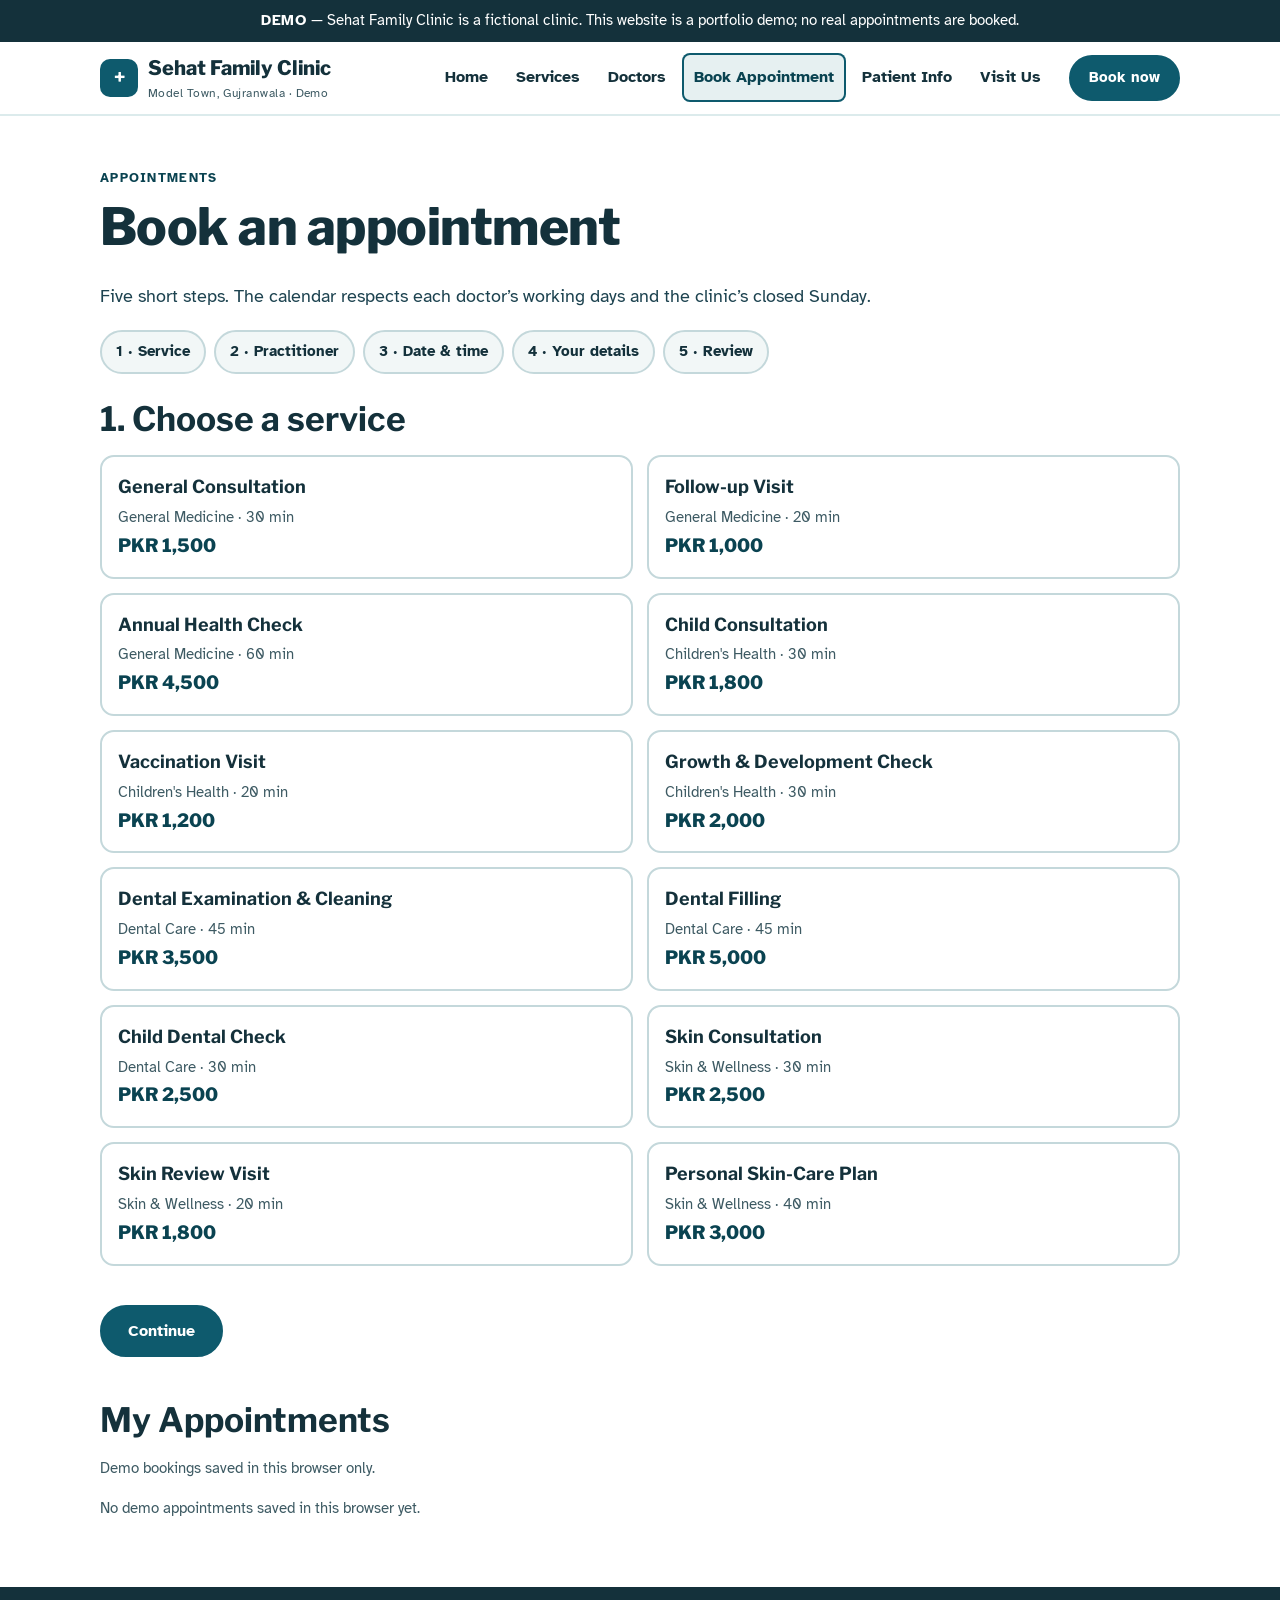
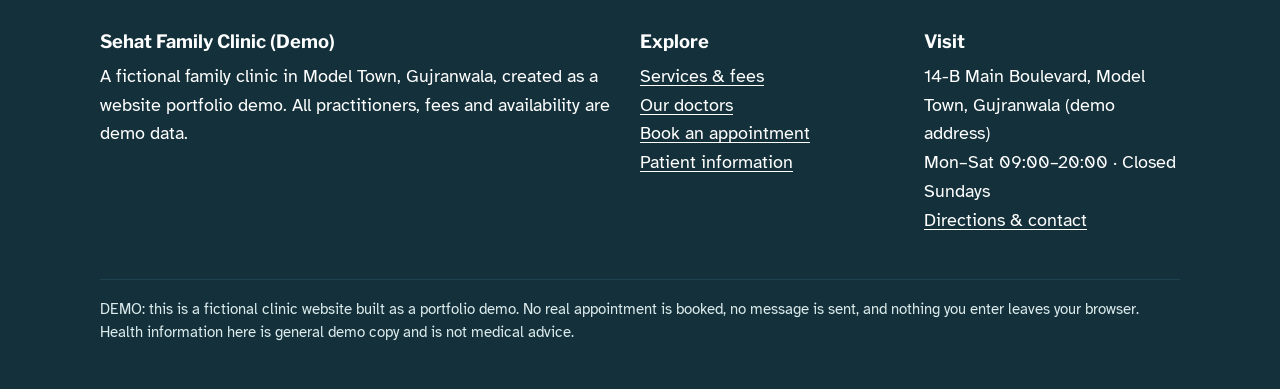
==== booking.html @ 3d9c888c "Clinic Website Demo (Queue #5): Sehat Family Clinic — Clean Local design, WCAG AA contrast proved in" ====
<!DOCTYPE html>
<html lang="en">
<head>
<meta charset="UTF-8">
<meta name="viewport" content="width=device-width, initial-scale=1">
<title>Book an Appointment — Sehat Family Clinic (Demo)</title>
<meta name="description" content="Book a demo appointment: choose a service, practitioner, date and time. Demo only — no real appointment is booked.">
<link rel="icon" href="assets/favicon.svg" type="image/svg+xml">
<link rel="preconnect" href="https://fonts.googleapis.com"><link rel="preconnect" href="https://fonts.gstatic.com" crossorigin><link href="https://fonts.googleapis.com/css2?family=Atkinson+Hyperlegible:ital,wght@0,400;0,700;1,400&family=Libre+Franklin:wght@600;700;800&display=swap" rel="stylesheet">
<link rel="stylesheet" href="css/style.css">
<script>document.documentElement.classList.add('js');</script>
</head>
<body>
<a class="skip-link" href="#main">Skip to main content</a>
<div class="demo-ribbon"><strong>DEMO</strong> — Sehat Family Clinic is a fictional clinic. This website is a portfolio demo; no real appointments are booked.</div>
<header class="site-header"><div class="wrap header-in">
<a class="logo" href="index.html"><span class="logo-mark" aria-hidden="true">+</span><span>Sehat Family Clinic<small>Model Town, Gujranwala · Demo</small></span></a>
<nav class="main-nav" aria-label="Main"><ul>
<li><a href="index.html">Home</a></li>
<li><a href="services.html">Services</a></li>
<li><a href="doctors.html">Doctors</a></li>
<li><a href="booking.html" aria-current="page">Book Appointment</a></li>
<li><a href="info.html">Patient Info</a></li>
<li><a href="visit.html">Visit Us</a></li>
</ul></nav>
<a class="btn small" href="booking.html">Book now</a>
</div></header>
<main id="main">

<section class="section"><div class="wrap">
<p class="eyebrow">Appointments</p><h1>Book an appointment</h1>
<p class="lede">Five short steps. The calendar respects each doctor’s working days and the clinic’s closed Sunday.</p>
<div data-booking>
<ol class="steps"><li>1 · Service</li><li>2 · Practitioner</li><li>3 · Date &amp; time</li><li>4 · Your details</li><li>5 · Review</li></ol>
<section data-step="1"><h2>1. Choose a service</h2><div class="pick-grid" data-booking-services></div><p class="error-text" data-step-error="1" aria-live="polite"></p><p><button type="button" class="btn" data-next>Continue</button></p></section>
<section data-step="2" hidden><h2>2. Choose a practitioner</h2><div class="pick-grid" data-booking-doctors></div><p class="error-text" data-step-error="2" aria-live="polite"></p><p><button type="button" class="btn secondary" data-back>Back</button> <button type="button" class="btn" data-next>Continue</button></p></section>
<section data-step="3" hidden><h2>3. Choose a date &amp; time</h2>
<div class="field"><label for="appt-date">Appointment date</label><input type="date" id="appt-date" data-booking-date><p class="hint">Open Monday–Saturday, 09:00–20:00. Closed Sundays.</p></div>
<p class="meta" data-slot-note aria-live="polite"></p>
<div class="slot-grid" data-booking-slots></div>
<p class="error-text" data-step-error="3" aria-live="polite"></p>
<p><button type="button" class="btn secondary" data-back>Back</button> <button type="button" class="btn" data-next>Continue</button></p></section>
<section data-step="4" hidden><h2>4. Patient details</h2>
<div class="field"><label for="p-name">Patient full name</label><input type="text" id="p-name" data-patient-name autocomplete="name" placeholder="e.g. Fatima Khan"><p class="error-text" data-error-for="name" aria-live="polite"></p></div>
<div class="field"><label for="p-phone">Mobile number</label><input type="tel" id="p-phone" data-patient-phone autocomplete="tel" placeholder="e.g. 0321 1234567"><p class="hint">A Pakistani mobile number, so the clinic could confirm your visit.</p><p class="error-text" data-error-for="phone" aria-live="polite"></p></div>
<div class="field"><label for="p-note">Note for the doctor (optional)</label><textarea id="p-note" data-patient-note placeholder="Anything brief the doctor should know before the visit"></textarea></div>
<p><button type="button" class="btn secondary" data-back>Back</button> <button type="button" class="btn" data-next>Review booking</button></p></section>
<section data-step="5" hidden><h2>5. Review &amp; confirm</h2><div class="panel" data-review></div>
<p style="margin-top:18px"><button type="button" class="btn secondary" data-back>Back</button> <button type="button" class="btn" data-confirm>Confirm demo appointment</button></p></section>
<div class="success" data-confirmation hidden></div>
</div>
<section style="margin-top:44px"><h2>My Appointments</h2><p class="meta">Demo bookings saved in this browser only.</p><div class="grid cols-2" data-my-appointments></div></section>
</div></section>
</main>
<footer class="site-footer"><div class="wrap">
<div class="footer-grid">
<div><h3>Sehat Family Clinic (Demo)</h3><p>A fictional family clinic in Model Town, Gujranwala, created as a website portfolio demo. All practitioners, fees and availability are demo data.</p></div>
<div><h3>Explore</h3><p><a href="services.html">Services &amp; fees</a><br><a href="doctors.html">Our doctors</a><br><a href="booking.html">Book an appointment</a><br><a href="info.html">Patient information</a></p></div>
<div><h3>Visit</h3><p>14-B Main Boulevard, Model Town, Gujranwala (demo address)<br>Mon–Sat 09:00–20:00 · Closed Sundays<br><a href="visit.html">Directions &amp; contact</a></p></div>
</div>
<p class="footer-note">DEMO: this is a fictional clinic website built as a portfolio demo. No real appointment is booked, no message is sent, and nothing you enter leaves your browser. Health information here is general demo copy and is not medical advice.</p>
</div></footer>
<script src="js/data.js"></script>
<script src="js/logic.js"></script>
<script src="js/analytics.js"></script>
<script src="js/render.js"></script>
<script src="js/main.js"></script>
<script src="js/booking.js"></script>
</body>
</html>
---- css/style.css ----
/* Sehat Family Clinic (Demo) — "Clean Local" design system. WCAG AA mandatory: see BUILD-NOTES contrast table. */
:root{
  --bg:#FFFFFF; --surface:#F2F7F7; --tint:#E6F0F1; --tint-2:#DCEBEC;
  --ink:#14313B; --ink-2:#1D4350; --muted:#3D5A63;
  --accent:#0E5A6D; --accent-dark:#0A4351; --line:#C4D8DB;
  --error:#B3261E; --radius:14px;
  --font-body:"Atkinson Hyperlegible",system-ui,sans-serif;
  --font-display:"Libre Franklin",system-ui,sans-serif;
}
*{box-sizing:border-box}
html{scroll-behavior:smooth}
body{margin:0;font-family:var(--font-body);color:var(--ink);background:var(--bg);font-size:18px;line-height:1.6}
img{max-width:100%;display:block}
h1,h2,h3{font-family:var(--font-display);line-height:1.15;margin:0 0 .5em;color:var(--ink)}
h1{font-size:clamp(2rem,5vw,3.2rem);font-weight:800;letter-spacing:-.01em}
h2{font-size:clamp(1.5rem,3.4vw,2.1rem);font-weight:700}
h3{font-size:1.15rem;font-weight:700}
p{margin:0 0 1em}
a{color:var(--accent-dark);text-decoration:underline;text-underline-offset:3px}
a:hover{color:var(--accent)}
:focus-visible{outline:3px solid var(--accent);outline-offset:3px;border-radius:4px}
.skip-link{position:absolute;left:12px;top:-60px;background:var(--ink);color:#fff;padding:12px 18px;z-index:99;border-radius:0 0 10px 10px}
.skip-link:focus{top:0;color:#fff}
.wrap{max-width:1120px;margin:0 auto;padding:0 20px}
.demo-ribbon{background:var(--ink);color:#fff;text-align:center;font-size:.92rem;padding:9px 16px}
.demo-ribbon strong{color:#fff;letter-spacing:.06em}
.site-header{background:var(--bg);border-bottom:2px solid var(--tint-2);position:sticky;top:0;z-index:40}
.header-in{display:flex;align-items:center;gap:16px;min-height:72px;flex-wrap:wrap}
.logo{font-family:var(--font-display);font-weight:800;font-size:1.25rem;color:var(--ink);text-decoration:none;display:flex;align-items:center;gap:10px}
.logo-mark{width:38px;height:38px;border-radius:10px;background:var(--accent);color:#fff;display:grid;place-items:center;font-size:1.2rem;flex:none}
.logo small{display:block;font-family:var(--font-body);font-weight:400;font-size:.72rem;color:var(--muted);letter-spacing:.04em}
.main-nav{margin-left:auto}
.main-nav ul{display:flex;gap:4px;list-style:none;margin:0;padding:0;flex-wrap:wrap}
.main-nav a{display:block;padding:12px 12px;min-height:44px;color:var(--ink);text-decoration:none;font-weight:700;font-size:.98rem;border-radius:8px}
.main-nav a:hover{background:var(--surface);color:var(--accent-dark)}
.main-nav a[aria-current="page"]{background:var(--tint);color:var(--accent-dark);box-shadow:inset 0 0 0 2px var(--accent)}
.btn{display:inline-flex;align-items:center;justify-content:center;gap:8px;min-height:52px;padding:12px 26px;border-radius:999px;background:var(--accent);color:#fff;font-family:var(--font-body);font-weight:700;font-size:1rem;border:2px solid var(--accent);cursor:pointer;text-decoration:none;white-space:nowrap}
.btn:hover{background:var(--accent-dark);border-color:var(--accent-dark);color:#fff}
.btn.secondary{background:#fff;color:var(--accent-dark)}
.btn.secondary:hover{background:var(--tint)}
.btn.small{min-height:46px;padding:8px 18px;font-size:.95rem}
.btn[disabled]{opacity:.55;cursor:not-allowed}
.hero{background:var(--surface);padding:48px 0}
.hero-grid{display:grid;grid-template-columns:1fr 1fr;gap:36px;align-items:center}
.hero-grid>*{min-width:0}
.hero-img{border-radius:var(--radius);overflow:hidden}
.hero-img img{width:100%;height:100%;object-fit:cover;aspect-ratio:3/2}
@keyframes kenburns{from{transform:scale(1)}to{transform:scale(1.06)}}
.hero-img img{animation:kenburns 18s ease-in-out infinite alternate}
.lede{font-size:1.15rem;color:var(--ink-2)}
.eyebrow{font-weight:700;letter-spacing:.1em;text-transform:uppercase;font-size:.8rem;color:var(--accent-dark);margin-bottom:10px}
.trust-row{display:flex;gap:10px;flex-wrap:wrap;margin:18px 0}
.trust-chip{background:#fff;border:2px solid var(--line);border-radius:999px;padding:8px 14px;font-size:.92rem;font-weight:700;color:var(--ink)}
.section{padding:52px 0}
.section.alt{background:var(--surface)}
.grid{display:grid;gap:20px}
.grid.cols-2{grid-template-columns:repeat(2,1fr)}
.grid.cols-3{grid-template-columns:repeat(3,1fr)}
.grid.cols-4{grid-template-columns:repeat(4,1fr)}
.grid>*{min-width:0}
.card{background:#fff;border:2px solid var(--line);border-radius:var(--radius);overflow:hidden;display:flex;flex-direction:column}
.card-body{padding:20px;display:flex;flex-direction:column;gap:8px;flex:1}
.card-img{height:210px;overflow:hidden;flex:none}
.card-img img{width:100%;height:100%;object-fit:cover}
.card-img.tall{height:320px}
.card-img.tall img{object-position:top center}
.price{font-family:var(--font-display);font-weight:800;color:var(--accent-dark);font-size:1.15rem}
.meta{color:var(--muted);font-size:.95rem}
.badge{display:inline-block;background:var(--tint);color:var(--accent-dark);border-radius:999px;padding:4px 12px;font-size:.82rem;font-weight:700;align-self:flex-start}
.chips{display:flex;gap:10px;flex-wrap:wrap;margin:0 0 24px}
.chip{min-height:46px;padding:10px 18px;border-radius:999px;border:2px solid var(--accent);background:#fff;color:var(--accent-dark);font:inherit;font-weight:700;font-size:.95rem;cursor:pointer}
.chip[aria-pressed="true"]{background:var(--accent);color:#fff}
.field{margin-bottom:18px}
.field label{display:block;font-weight:700;margin-bottom:6px}
.field input,.field select,.field textarea{width:100%;min-height:52px;padding:12px 14px;font:inherit;font-size:16px;color:var(--ink);background:#fff;border:2px solid var(--muted);border-radius:10px}
.field textarea{min-height:110px}
.field input:focus,.field select:focus,.field textarea:focus{outline:3px solid var(--accent);outline-offset:1px;border-color:var(--accent-dark)}
.field .hint{font-size:.9rem;color:var(--muted);margin-top:4px}
.error-text{color:var(--error);font-weight:700;font-size:.95rem;margin-top:6px;min-height:1.2em}
.pick-grid{display:grid;grid-template-columns:repeat(2,1fr);gap:14px}
.pick-grid>*{min-width:0}
.pick{position:relative;border:2px solid var(--line);border-radius:var(--radius);padding:16px;background:#fff;cursor:pointer;display:block}
.pick input{position:absolute;opacity:0;width:1px;height:1px}
.pick:has(input:checked){border-color:var(--accent);background:var(--tint);box-shadow:inset 0 0 0 1px var(--accent)}
.pick:focus-within{outline:3px solid var(--accent);outline-offset:3px}
.pick .pick-name{font-weight:700;font-family:var(--font-display)}
.slot-grid{display:flex;flex-wrap:wrap;gap:10px}
.slot{min-width:92px;min-height:48px;padding:10px 14px;border-radius:10px;border:2px solid var(--accent);background:#fff;color:var(--accent-dark);font:inherit;font-weight:700;cursor:pointer}
.slot[aria-pressed="true"]{background:var(--accent);color:#fff}
.slot[disabled]{border-color:var(--line);color:var(--muted);background:var(--surface);text-decoration:line-through;cursor:not-allowed}
.steps{display:flex;gap:8px;flex-wrap:wrap;list-style:none;padding:0;margin:0 0 26px}
.steps li{padding:8px 14px;border-radius:999px;background:var(--surface);border:2px solid var(--line);font-weight:700;font-size:.92rem}
.steps li[aria-current="step"]{background:var(--tint);border-color:var(--accent);color:var(--accent-dark)}
.panel{background:#fff;border:2px solid var(--line);border-radius:var(--radius);padding:26px}
.panel.dark{background:var(--ink);color:#fff}
.panel.dark h2,.panel.dark h3{color:#fff}
.panel.dark a{color:#fff}
.notice{background:var(--tint);border:2px solid var(--accent);border-radius:var(--radius);padding:18px 20px}
.success{background:var(--tint);border:2px solid var(--accent);border-radius:var(--radius);padding:26px}
table.hours{width:100%;border-collapse:collapse}
table.hours th,table.hours td{padding:10px 8px;border-bottom:1px solid var(--line);text-align:left}
.map-panel{background:var(--tint);border:2px solid var(--accent);border-radius:var(--radius);padding:28px;text-align:center}
.faq-item{border:2px solid var(--line);border-radius:var(--radius);padding:18px 20px;background:#fff}
.site-footer{background:var(--ink);color:#fff;padding:44px 0 30px;margin-top:0}
.site-footer h3{color:#fff}
.site-footer a{color:#fff}
.footer-grid{display:grid;grid-template-columns:2fr 1fr 1fr;gap:28px}
.footer-grid>*{min-width:0}
.footer-note{border-top:1px solid var(--ink-2);margin-top:26px;padding-top:18px;font-size:.92rem;color:#DCEBEC}
/* Reveal: visible by default; JS (.js class) may hide, IO reveals, 2s fallback in main.js */
.js .reveal{opacity:0;transform:translateY(14px);transition:opacity .55s ease,transform .55s ease}
.js .reveal.in{opacity:1;transform:none}
@media (prefers-reduced-motion: reduce){
  html{scroll-behavior:auto}
  .js .reveal{opacity:1;transform:none;transition:none}
  .hero-img img{animation:none}
}
@media (max-width:900px){.grid.cols-4{grid-template-columns:repeat(2,1fr)}.grid.cols-3{grid-template-columns:1fr 1fr}.footer-grid{grid-template-columns:1fr 1fr}}
@media (max-width:640px){
  .hero-grid,.grid.cols-2,.grid.cols-3,.grid.cols-4,.pick-grid,.footer-grid{grid-template-columns:1fr}
  .hero{padding:32px 0}.section{padding:38px 0}
  .header-in{min-height:64px}.main-nav{margin-left:0}
  body{font-size:17px}
}
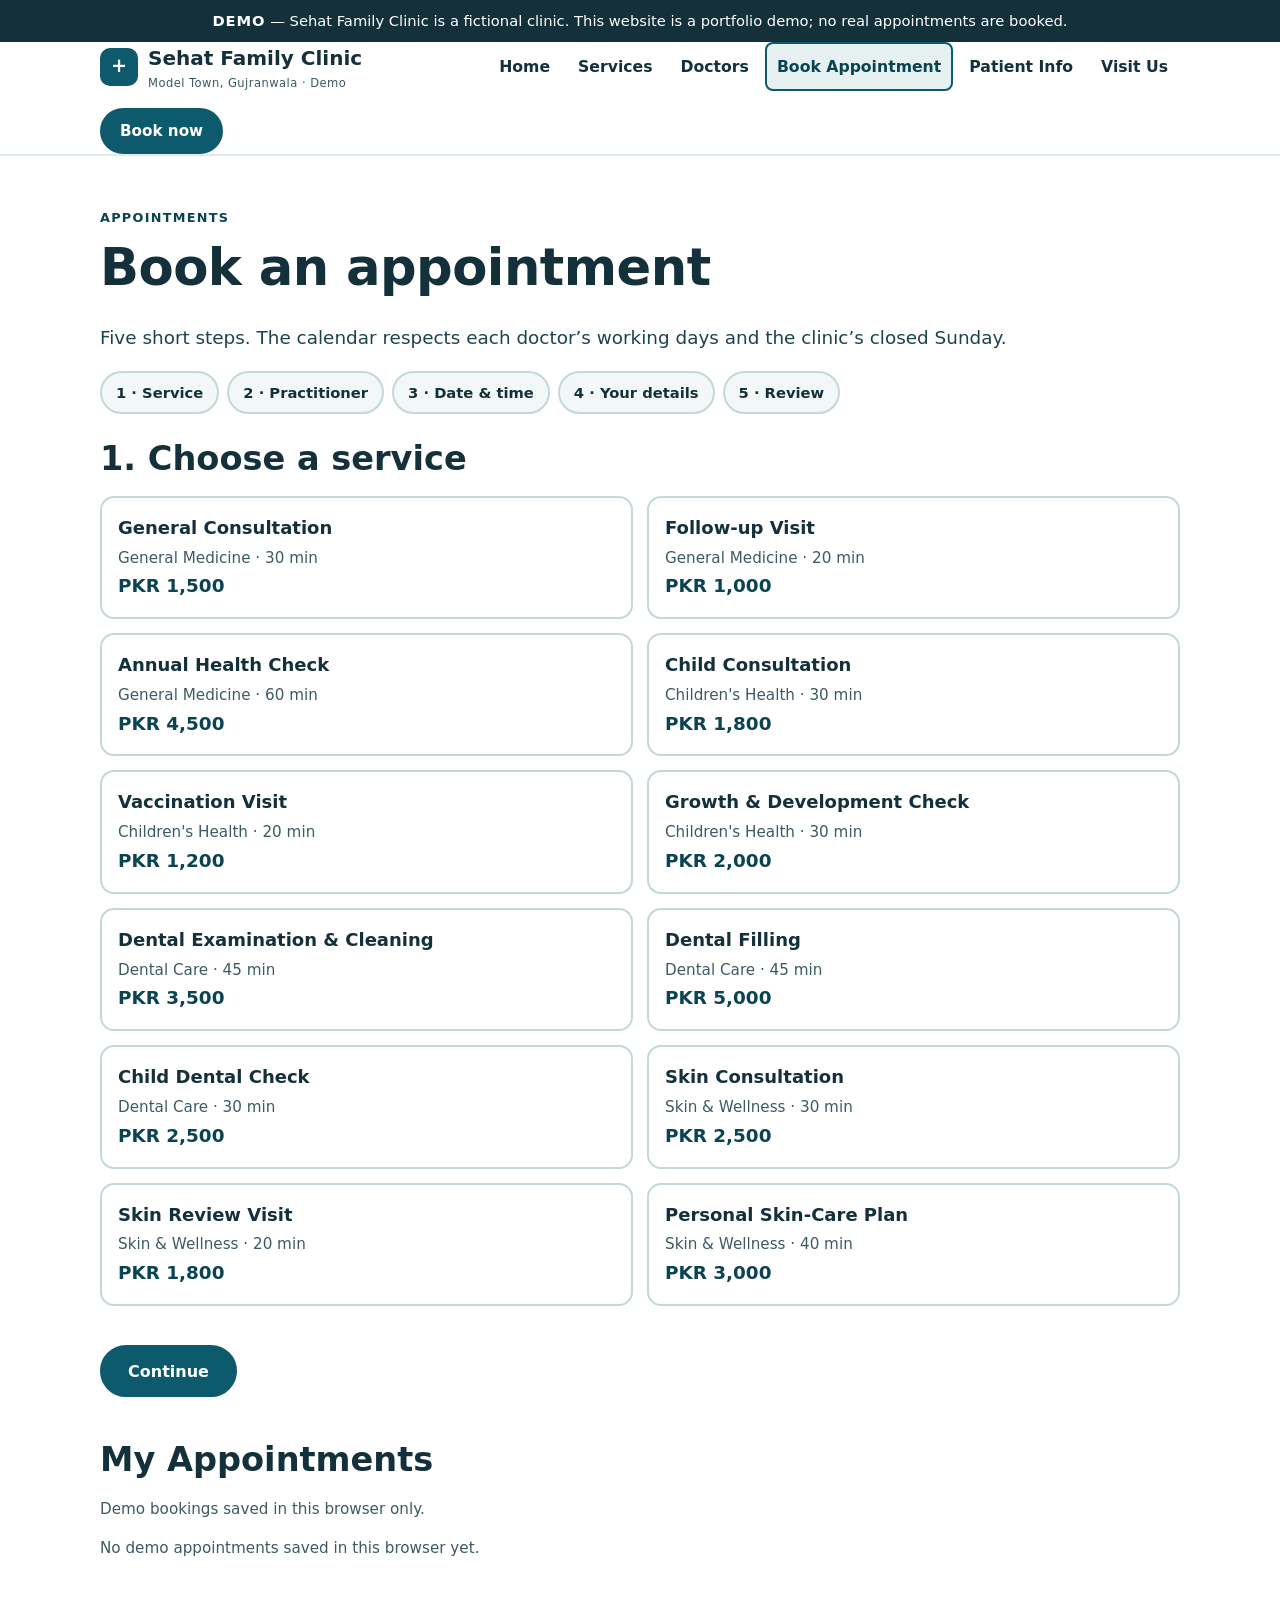
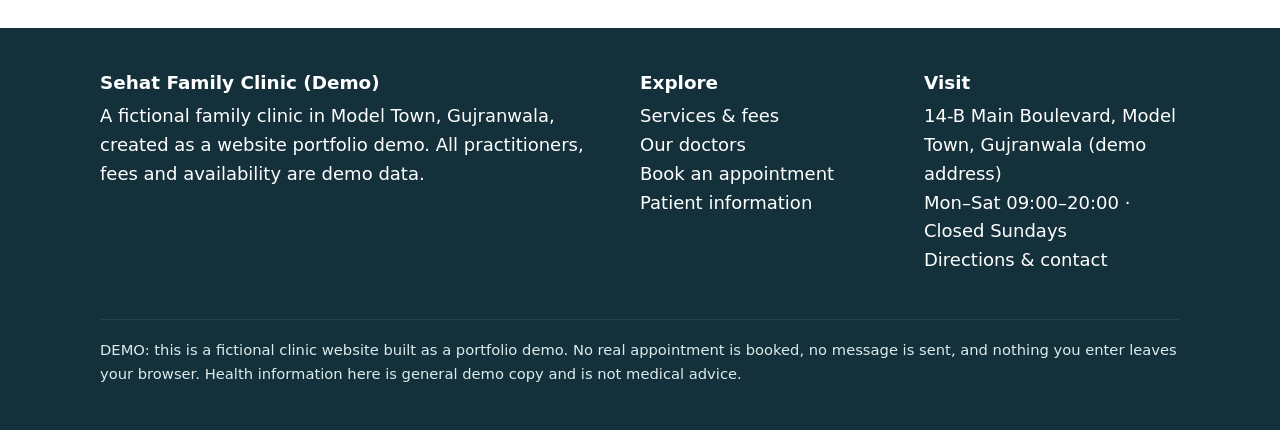
==== commit 14ccdebc: "Premium upgrade batch 2026-11-22: audit fixes + premium ladder + static capture mode + self-hosted f" ====
--- a/booking.html
+++ b/booking.html
@@ -6,7 +6,7 @@
 <title>Book an Appointment — Sehat Family Clinic (Demo)</title>
 <meta name="description" content="Book a demo appointment: choose a service, practitioner, date and time. Demo only — no real appointment is booked.">
 <link rel="icon" href="assets/favicon.svg" type="image/svg+xml">
-<link rel="preconnect" href="https://fonts.googleapis.com"><link rel="preconnect" href="https://fonts.gstatic.com" crossorigin><link href="https://fonts.googleapis.com/css2?family=Atkinson+Hyperlegible:ital,wght@0,400;0,700;1,400&family=Libre+Franklin:wght@600;700;800&display=swap" rel="stylesheet">
+<link rel="stylesheet" href="assets/fonts/fonts.css">
 <link rel="stylesheet" href="css/style.css">
 <script>document.documentElement.classList.add('js');</script>
 </head>
@@ -15,7 +15,7 @@
 <div class="demo-ribbon"><strong>DEMO</strong> — Sehat Family Clinic is a fictional clinic. This website is a portfolio demo; no real appointments are booked.</div>
 <header class="site-header"><div class="wrap header-in">
 <a class="logo" href="index.html"><span class="logo-mark" aria-hidden="true">+</span><span>Sehat Family Clinic<small>Model Town, Gujranwala · Demo</small></span></a>
-<nav class="main-nav" aria-label="Main"><ul>
+<nav class="main-nav" id="main-nav" aria-label="Main"><ul>
 <li><a href="index.html">Home</a></li>
 <li><a href="services.html">Services</a></li>
 <li><a href="doctors.html">Doctors</a></li>
@@ -24,6 +24,7 @@
 <li><a href="visit.html">Visit Us</a></li>
 </ul></nav>
 <a class="btn small" href="booking.html">Book now</a>
+<button class="nav-toggle" type="button" aria-expanded="false" aria-controls="main-nav" aria-label="Open menu"><svg viewBox="0 0 24 24" width="20" height="20" fill="none" stroke="currentColor" stroke-width="2.2" stroke-linecap="round" aria-hidden="true"><path d="M4 7h16M4 12h16M4 17h16"/></svg>Menu</button>
 </div></header>
 <main id="main">
 
--- a/assets/fonts/fonts.css
+++ b/assets/fonts/fonts.css
@@ -0,0 +1,111 @@
+/* Self-hosted webfonts (Google Fonts, OFL) — downloaded 2026-11-22.
+   Replaces the fonts.googleapis.com stylesheet so the design renders
+   identically with or without external network access. */
+/* latin */
+@font-face {
+  font-family: 'Atkinson Hyperlegible';
+  font-style: italic;
+  font-weight: 400;
+  font-display: swap;
+  src: url(./atkinson-hyperlegible-italic-latin-3dfb9b9a.woff2) format('woff2');
+  unicode-range: U+0000-00FF, U+0131, U+0152-0153, U+02BB-02BC, U+02C6, U+02DA, U+02DC, U+0304, U+0308, U+0329, U+2000-206F, U+20AC, U+2122, U+2191, U+2193, U+2212, U+2215, U+FEFF, U+FFFD;
+}
+/* latin-ext */
+@font-face {
+  font-family: 'Atkinson Hyperlegible';
+  font-style: italic;
+  font-weight: 400;
+  font-display: swap;
+  src: url(./atkinson-hyperlegible-italic-latin-ext-5e93bb7c.woff2) format('woff2');
+  unicode-range: U+0100-02BA, U+02BD-02C5, U+02C7-02CC, U+02CE-02D7, U+02DD-02FF, U+0304, U+0308, U+0329, U+1D00-1DBF, U+1E00-1E9F, U+1EF2-1EFF, U+2020, U+20A0-20AB, U+20AD-20C4, U+2113, U+2C60-2C7F, U+A720-A7FF;
+}
+/* latin */
+@font-face {
+  font-family: 'Atkinson Hyperlegible';
+  font-style: normal;
+  font-weight: 400;
+  font-display: swap;
+  src: url(./atkinson-hyperlegible-normal-latin-7cd82a7f.woff2) format('woff2');
+  unicode-range: U+0000-00FF, U+0131, U+0152-0153, U+02BB-02BC, U+02C6, U+02DA, U+02DC, U+0304, U+0308, U+0329, U+2000-206F, U+20AC, U+2122, U+2191, U+2193, U+2212, U+2215, U+FEFF, U+FFFD;
+}
+/* latin-ext */
+@font-face {
+  font-family: 'Atkinson Hyperlegible';
+  font-style: normal;
+  font-weight: 400;
+  font-display: swap;
+  src: url(./atkinson-hyperlegible-normal-latin-ext-45959b6c.woff2) format('woff2');
+  unicode-range: U+0100-02BA, U+02BD-02C5, U+02C7-02CC, U+02CE-02D7, U+02DD-02FF, U+0304, U+0308, U+0329, U+1D00-1DBF, U+1E00-1E9F, U+1EF2-1EFF, U+2020, U+20A0-20AB, U+20AD-20C4, U+2113, U+2C60-2C7F, U+A720-A7FF;
+}
+/* latin */
+@font-face {
+  font-family: 'Atkinson Hyperlegible';
+  font-style: normal;
+  font-weight: 700;
+  font-display: swap;
+  src: url(./atkinson-hyperlegible-normal-latin-fd943e6c.woff2) format('woff2');
+  unicode-range: U+0000-00FF, U+0131, U+0152-0153, U+02BB-02BC, U+02C6, U+02DA, U+02DC, U+0304, U+0308, U+0329, U+2000-206F, U+20AC, U+2122, U+2191, U+2193, U+2212, U+2215, U+FEFF, U+FFFD;
+}
+/* latin-ext */
+@font-face {
+  font-family: 'Atkinson Hyperlegible';
+  font-style: normal;
+  font-weight: 700;
+  font-display: swap;
+  src: url(./atkinson-hyperlegible-normal-latin-ext-ab0f0265.woff2) format('woff2');
+  unicode-range: U+0100-02BA, U+02BD-02C5, U+02C7-02CC, U+02CE-02D7, U+02DD-02FF, U+0304, U+0308, U+0329, U+1D00-1DBF, U+1E00-1E9F, U+1EF2-1EFF, U+2020, U+20A0-20AB, U+20AD-20C4, U+2113, U+2C60-2C7F, U+A720-A7FF;
+}
+/* latin */
+@font-face {
+  font-family: 'Libre Franklin';
+  font-style: normal;
+  font-weight: 600;
+  font-display: swap;
+  src: url(./libre-franklin-normal-latin-f2d133ce.woff2) format('woff2');
+  unicode-range: U+0000-00FF, U+0131, U+0152-0153, U+02BB-02BC, U+02C6, U+02DA, U+02DC, U+0304, U+0308, U+0329, U+2000-206F, U+20AC, U+2122, U+2191, U+2193, U+2212, U+2215, U+FEFF, U+FFFD;
+}
+/* latin-ext */
+@font-face {
+  font-family: 'Libre Franklin';
+  font-style: normal;
+  font-weight: 600;
+  font-display: swap;
+  src: url(./libre-franklin-normal-latin-ext-84191387.woff2) format('woff2');
+  unicode-range: U+0100-02BA, U+02BD-02C5, U+02C7-02CC, U+02CE-02D7, U+02DD-02FF, U+0304, U+0308, U+0329, U+1D00-1DBF, U+1E00-1E9F, U+1EF2-1EFF, U+2020, U+20A0-20AB, U+20AD-20C4, U+2113, U+2C60-2C7F, U+A720-A7FF;
+}
+/* latin */
+@font-face {
+  font-family: 'Libre Franklin';
+  font-style: normal;
+  font-weight: 700;
+  font-display: swap;
+  src: url(./libre-franklin-normal-latin-f2d133ce.woff2) format('woff2');
+  unicode-range: U+0000-00FF, U+0131, U+0152-0153, U+02BB-02BC, U+02C6, U+02DA, U+02DC, U+0304, U+0308, U+0329, U+2000-206F, U+20AC, U+2122, U+2191, U+2193, U+2212, U+2215, U+FEFF, U+FFFD;
+}
+/* latin-ext */
+@font-face {
+  font-family: 'Libre Franklin';
+  font-style: normal;
+  font-weight: 700;
+  font-display: swap;
+  src: url(./libre-franklin-normal-latin-ext-84191387.woff2) format('woff2');
+  unicode-range: U+0100-02BA, U+02BD-02C5, U+02C7-02CC, U+02CE-02D7, U+02DD-02FF, U+0304, U+0308, U+0329, U+1D00-1DBF, U+1E00-1E9F, U+1EF2-1EFF, U+2020, U+20A0-20AB, U+20AD-20C4, U+2113, U+2C60-2C7F, U+A720-A7FF;
+}
+/* latin */
+@font-face {
+  font-family: 'Libre Franklin';
+  font-style: normal;
+  font-weight: 800;
+  font-display: swap;
+  src: url(./libre-franklin-normal-latin-f2d133ce.woff2) format('woff2');
+  unicode-range: U+0000-00FF, U+0131, U+0152-0153, U+02BB-02BC, U+02C6, U+02DA, U+02DC, U+0304, U+0308, U+0329, U+2000-206F, U+20AC, U+2122, U+2191, U+2193, U+2212, U+2215, U+FEFF, U+FFFD;
+}
+/* latin-ext */
+@font-face {
+  font-family: 'Libre Franklin';
+  font-style: normal;
+  font-weight: 800;
+  font-display: swap;
+  src: url(./libre-franklin-normal-latin-ext-84191387.woff2) format('woff2');
+  unicode-range: U+0100-02BA, U+02BD-02C5, U+02C7-02CC, U+02CE-02D7, U+02DD-02FF, U+0304, U+0308, U+0329, U+1D00-1DBF, U+1E00-1E9F, U+1EF2-1EFF, U+2020, U+20A0-20AB, U+20AD-20C4, U+2113, U+2C60-2C7F, U+A720-A7FF;
+}
--- a/css/style.css
+++ b/css/style.css
@@ -16,7 +16,8 @@
 h2{font-size:clamp(1.5rem,3.4vw,2.1rem);font-weight:700}
 h3{font-size:1.15rem;font-weight:700}
 p{margin:0 0 1em}
-a{color:var(--accent-dark);text-decoration:underline;text-underline-offset:3px}
+a{color:var(--accent-dark);text-decoration:none;text-underline-offset:3px}
+ul{list-style:none;margin:0;padding:0}
 a:hover{color:var(--accent)}
 :focus-visible{outline:3px solid var(--accent);outline-offset:3px;border-radius:4px}
 .skip-link{position:absolute;left:12px;top:-60px;background:var(--ink);color:#fff;padding:12px 18px;z-index:99;border-radius:0 0 10px 10px}
@@ -34,6 +35,16 @@
 .main-nav a{display:block;padding:12px 12px;min-height:44px;color:var(--ink);text-decoration:none;font-weight:700;font-size:.98rem;border-radius:8px}
 .main-nav a:hover{background:var(--surface);color:var(--accent-dark)}
 .main-nav a[aria-current="page"]{background:var(--tint);color:var(--accent-dark);box-shadow:inset 0 0 0 2px var(--accent)}
+.nav-toggle{display:none;align-items:center;gap:8px;min-height:48px;padding:10px 18px;border:2px solid var(--line);border-radius:999px;background:#fff;color:var(--ink);font-family:var(--font-body);font-weight:700;font-size:1rem;cursor:pointer}
+.nav-toggle svg{flex:none}
+@media (max-width:768px){
+  .nav-toggle{display:inline-flex;order:3}
+  .header-in>.btn{order:2;margin-left:auto}
+  .main-nav{display:none;order:4;flex-basis:100%;margin-left:0;padding:8px 0 14px}
+  .main-nav.open{display:block}
+  .main-nav ul{flex-direction:column;gap:2px;flex-wrap:nowrap}
+  .main-nav a{width:100%}
+}
 .btn{display:inline-flex;align-items:center;justify-content:center;gap:8px;min-height:52px;padding:12px 26px;border-radius:999px;background:var(--accent);color:#fff;font-family:var(--font-body);font-weight:700;font-size:1rem;border:2px solid var(--accent);cursor:pointer;text-decoration:none;white-space:nowrap}
 .btn:hover{background:var(--accent-dark);border-color:var(--accent-dark);color:#fff}
 .btn.secondary{background:#fff;color:var(--accent-dark)}
@@ -107,9 +118,11 @@
 .footer-grid{display:grid;grid-template-columns:2fr 1fr 1fr;gap:28px}
 .footer-grid>*{min-width:0}
 .footer-note{border-top:1px solid var(--ink-2);margin-top:26px;padding-top:18px;font-size:.92rem;color:#DCEBEC}
-/* Reveal: visible by default; JS (.js class) may hide, IO reveals, 2s fallback in main.js */
-.js .reveal{opacity:0;transform:translateY(14px);transition:opacity .55s ease,transform .55s ease}
-.js .reveal.in{opacity:1;transform:none}
+/* Reveal: opacity is NEVER gated (v3 pattern) — content is fully visible at all
+   times; the IO + 2s fallback in main.js only settle a gentle position rise, so
+   no section or photo can render blank at any scroll speed. */
+.js .reveal{transform:translateY(14px);transition:transform .55s ease}
+.js .reveal.in{transform:none}
 @media (prefers-reduced-motion: reduce){
   html{scroll-behavior:auto}
   .js .reveal{opacity:1;transform:none;transition:none}
@@ -122,3 +135,40 @@
   .header-in{min-height:64px}.main-nav{margin-left:0}
   body{font-size:17px}
 }
+/* === PREMIUM UPGRADE 2026-11-22 (Clinic) ===
+   P7: cross-document View Transitions where supported, graceful without. */
+@view-transition{navigation:auto}
+@media (prefers-reduced-motion:reduce){@view-transition{navigation:none}}
+/* P5: hero scrubbed photo sequence — frames 2/3 are stacked over frame 1 and
+   stay invisible until GSAP scrubs them in; no-JS / reduced-motion visitors
+   simply see frame 1, complete. Decorative duplicates (aria-hidden). */
+.hero-img{position:relative}
+.hero-frame{width:100%;height:100%;object-fit:cover;aspect-ratio:3/2}
+.hero-frame:not(.is-first){position:absolute;inset:0;opacity:0;animation:none}
+/* Animated numbers block (Aventura pattern) — final figures are the HTML
+   text itself, so no-JS and reduced-motion read the completed block. */
+.stats-band{background:var(--tint)}
+.stats-grid{display:grid;grid-template-columns:repeat(4,1fr);gap:20px;margin-top:26px}
+.stats-grid>*{min-width:0}
+.stat{background:#fff;border:2px solid var(--line);border-radius:var(--radius);padding:22px 20px}
+.stat-num{display:block;font-family:var(--font-display);font-weight:800;font-size:clamp(2.4rem,5.5vw,3.6rem);line-height:1;color:var(--accent-dark)}
+.stat-label{display:block;margin-top:8px;font-weight:700;color:var(--ink-2)}
+@media (max-width:900px){.stats-grid{grid-template-columns:repeat(2,1fr)}}
+@media (max-width:480px){.stats-grid{grid-template-columns:1fr}}
+/* Services slider (Swiper, services page only). Until Swiper initialises —
+   and permanently for no-JS / reduced-motion — the wrapper is a plain grid
+   in the site's own card system, so every service is visible and complete. */
+.svc-swiper{margin:6px 0 8px}
+.svc-swiper:not(.swiper-initialized) .swiper-wrapper{display:grid;grid-template-columns:repeat(3,1fr);gap:20px;transform:none!important}
+.svc-swiper:not(.swiper-initialized) .swiper-slide{width:auto!important;height:auto}
+.svc-swiper .swiper-slide{height:auto;display:flex}
+.svc-swiper .card{flex:1;width:100%}
+@media (max-width:900px){.svc-swiper:not(.swiper-initialized) .swiper-wrapper{grid-template-columns:repeat(2,1fr)}}
+@media (max-width:640px){.svc-swiper:not(.swiper-initialized) .swiper-wrapper{grid-template-columns:1fr}}
+.svc-controls{display:flex;align-items:center;gap:14px;margin:14px 0 30px;flex-wrap:wrap}
+.svc-btn{width:52px;height:52px;flex:none;border-radius:999px;border:2px solid var(--accent);background:#fff;color:var(--accent-dark);font-size:1.35rem;font-weight:700;cursor:pointer;display:grid;place-items:center}
+.svc-btn:hover{background:var(--tint)}
+.svc-btn.swiper-button-disabled{opacity:.45;cursor:not-allowed}
+.svc-pagination{position:static;width:auto!important}
+.svc-pagination .swiper-pagination-bullet{width:12px;height:12px;background:var(--accent);opacity:.35}
+.svc-pagination .swiper-pagination-bullet-active{opacity:1;background:var(--accent-dark)}
